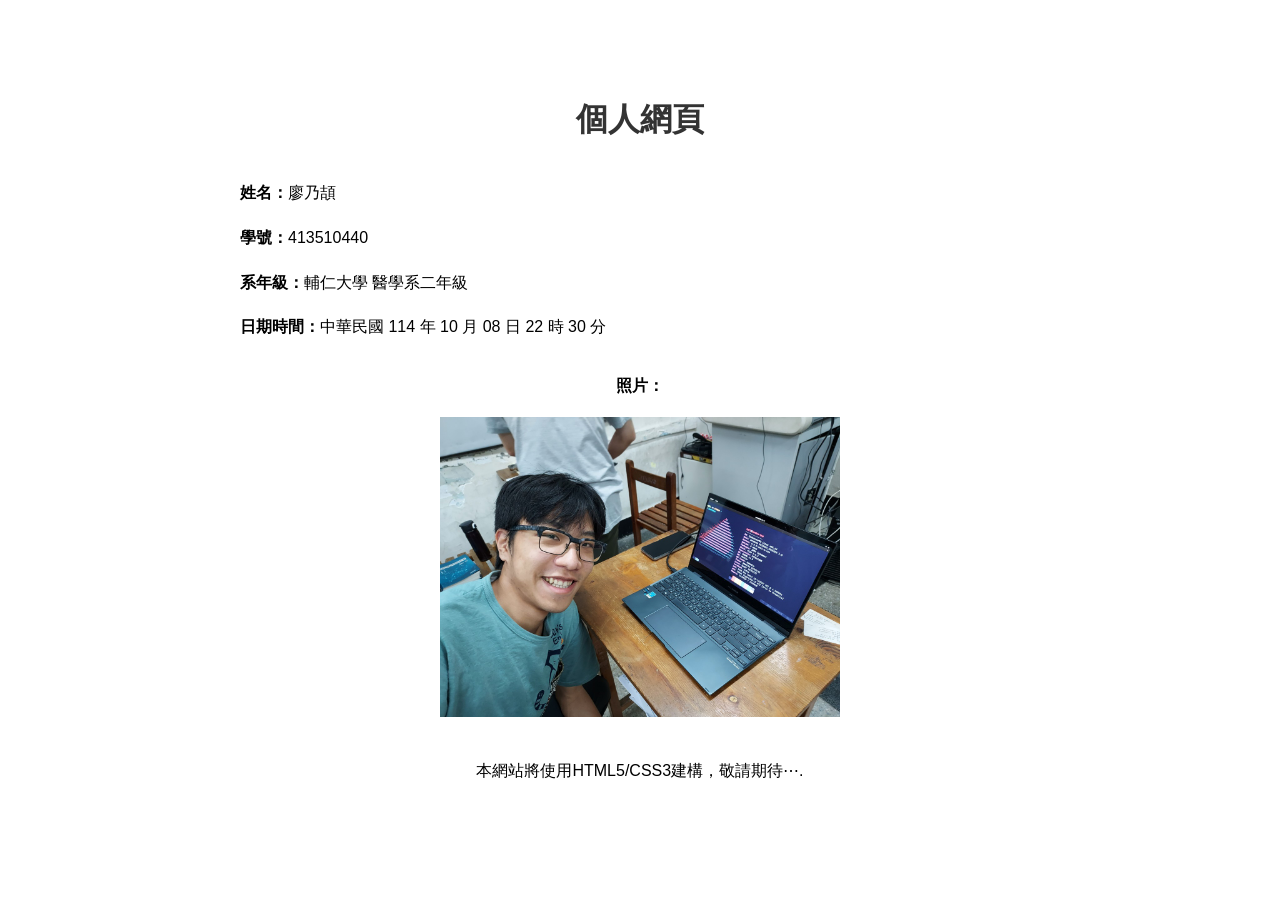
==== index.html @ fb99a76b "homework 2 main files update" ====
<!DOCTYPE html>
<!DOCTYPE html>
<html lang="zh-Hant-TW">
<head>
    <meta charset="UTF-8">
    <meta name="viewport" content="width=device-width, initial-scale=1.0">
    <title>廖乃頡的個人網頁</title>
    <style>
        body {
            font-family: Arial, sans-serif;
            max-width: 800px;
            margin: 50px auto;
            padding: 20px;
            line-height: 1.8;
        }

        h1 {
            text-align: center;
            color: #333;
        }

        .info {
            margin: 30px 0;
        }

        .photo {
            text-align: center;
            margin: 30px 0;
        }

        .photo img {
            max-width: 400px;
            width: 100%;
            height: auto;
        }

        .future {
            margin: 30px 0;
            text-align: center;
        }
    </style>
</head>
<body>
<h1>個人網頁</h1>

<div class="info">
    <p><strong>姓名：</strong>廖乃頡</p>
    <p><strong>學號：</strong>413510440</p>
    <p><strong>系年級：</strong>輔仁大學 醫學系二年級</p>
    <p><strong>日期時間：</strong>中華民國 114 年 10 月 08 日 22 時 30 分</p>
</div>

<div class="photo">
    <p><strong>照片：</strong></p>
    <img src="photo.jpg" alt="廖乃頡的照片">
</div>

<div class="future">
    <p>本網站將使用HTML5/CSS3建構，敬請期待⋯.</p>
</div>
</body>
</html>
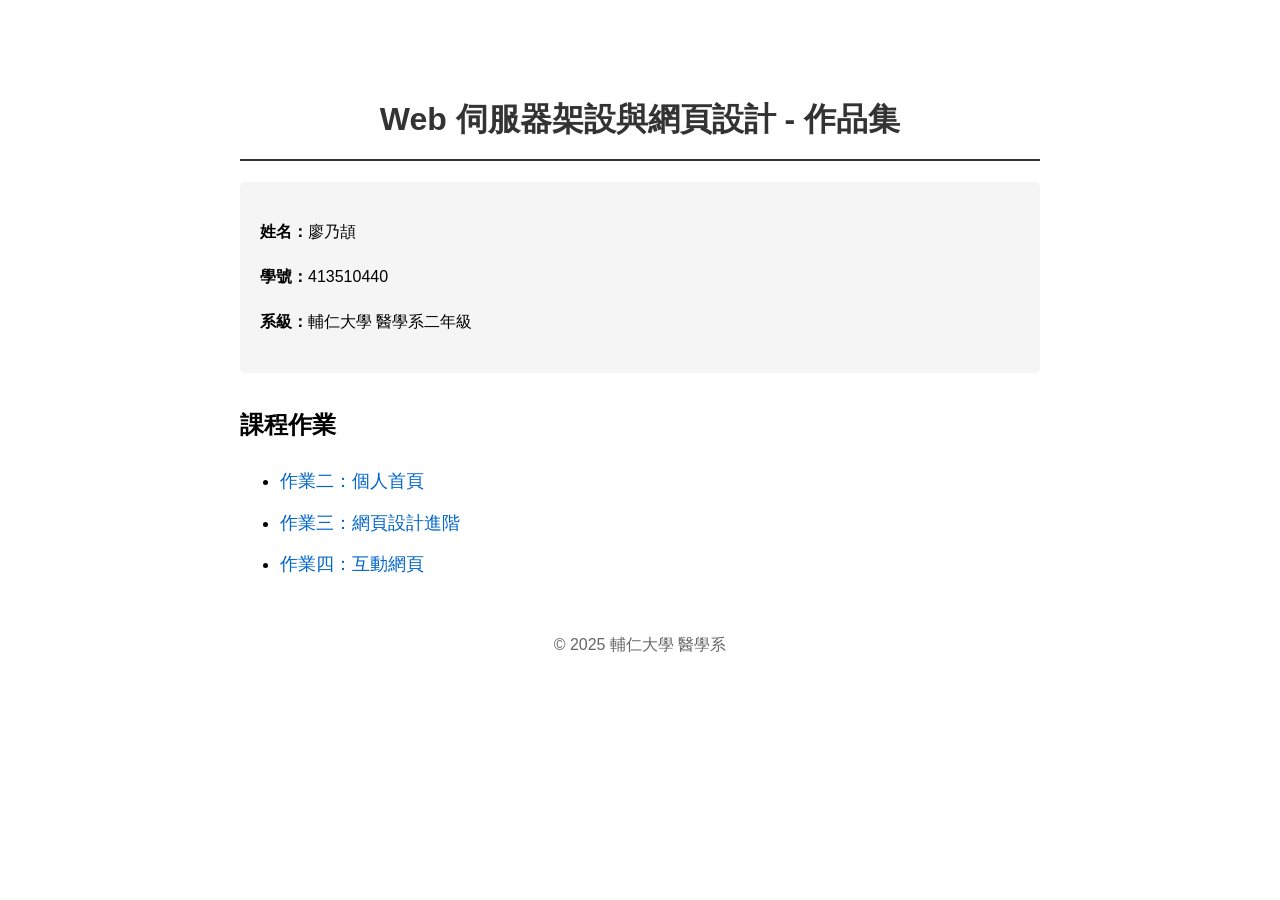
==== commit 61627961: "restructuring project: making all homeworks under the same repo" ====
--- a/index.html
+++ b/index.html
@@ -1,10 +1,9 @@
-<!DOCTYPE html>
 <!DOCTYPE html>
 <html lang="zh-Hant-TW">
 <head>
     <meta charset="UTF-8">
     <meta name="viewport" content="width=device-width, initial-scale=1.0">
-    <title>廖乃頡的個人網頁</title>
+    <title>廖乃頡的作品集</title>
     <style>
         body {
             font-family: Arial, sans-serif;
@@ -13,50 +12,55 @@
             padding: 20px;
             line-height: 1.8;
         }
-
         h1 {
             text-align: center;
             color: #333;
+            border-bottom: 2px solid #333;
+            padding-bottom: 10px;
         }
-
         .info {
+            background: #f5f5f5;
+            padding: 20px;
+            margin: 20px 0;
+            border-radius: 5px;
+        }
+        .assignments {
             margin: 30px 0;
         }
-
-        .photo {
-            text-align: center;
-            margin: 30px 0;
+        .assignments li {
+            margin: 10px 0;
+            font-size: 1.1em;
         }
-
-        .photo img {
-            max-width: 400px;
-            width: 100%;
-            height: auto;
+        .assignments a {
+            color: #0066cc;
+            text-decoration: none;
         }
-
-        .future {
-            margin: 30px 0;
-            text-align: center;
+        .assignments a:hover {
+            text-decoration: underline;
         }
     </style>
 </head>
 <body>
-<h1>個人網頁</h1>
+<h1>Web 伺服器架設與網頁設計 - 作品集</h1>
 
 <div class="info">
     <p><strong>姓名：</strong>廖乃頡</p>
     <p><strong>學號：</strong>413510440</p>
-    <p><strong>系年級：</strong>輔仁大學 醫學系二年級</p>
-    <p><strong>日期時間：</strong>中華民國 114 年 10 月 08 日 22 時 30 分</p>
+    <p><strong>系級：</strong>輔仁大學 醫學系二年級</p>
 </div>
 
-<div class="photo">
-    <p><strong>照片：</strong></p>
-    <img src="photo.jpg" alt="廖乃頡的照片">
+<div class="assignments">
+    <h2>課程作業</h2>
+    <ul>
+        <li><a href="hw2/">作業二：個人首頁</a></li>
+        <li><a href="hw3/">作業三：網頁設計進階</a></li>
+        <li><a href="hw4/">作業四：互動網頁</a></li>
+        <!-- 之後的作業繼續新增 -->
+    </ul>
 </div>
 
-<div class="future">
-    <p>本網站將使用HTML5/CSS3建構，敬請期待⋯.</p>
-</div>
+<footer style="text-align: center; margin-top: 50px; color: #666;">
+    <p>© 2025 輔仁大學 醫學系</p>
+</footer>
 </body>
 </html>
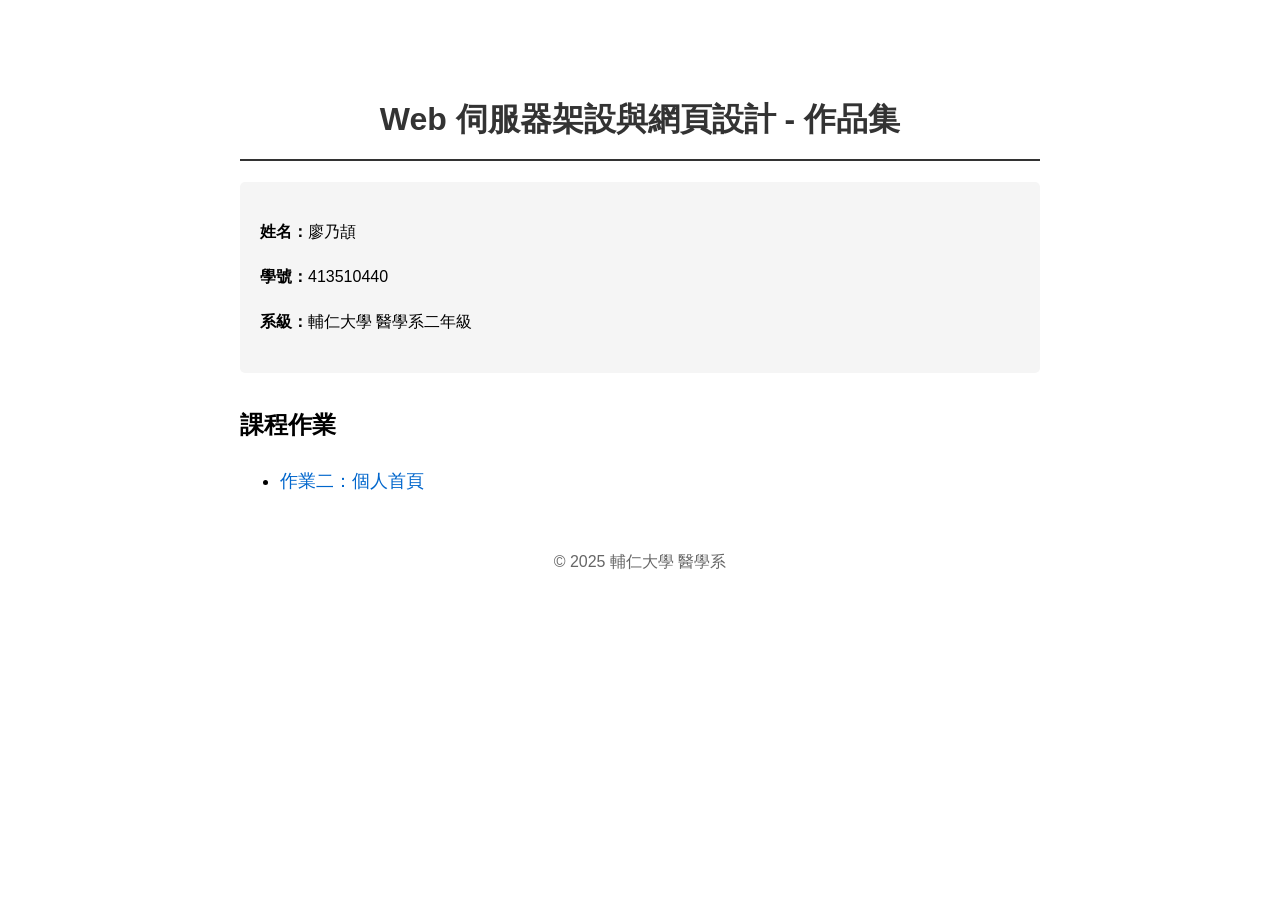
==== commit 8c5ea750: "small changes of main page" ====
--- a/index.html
+++ b/index.html
@@ -53,9 +53,6 @@
     <h2>課程作業</h2>
     <ul>
         <li><a href="hw2/">作業二：個人首頁</a></li>
-        <li><a href="hw3/">作業三：網頁設計進階</a></li>
-        <li><a href="hw4/">作業四：互動網頁</a></li>
-        <!-- 之後的作業繼續新增 -->
     </ul>
 </div>
 
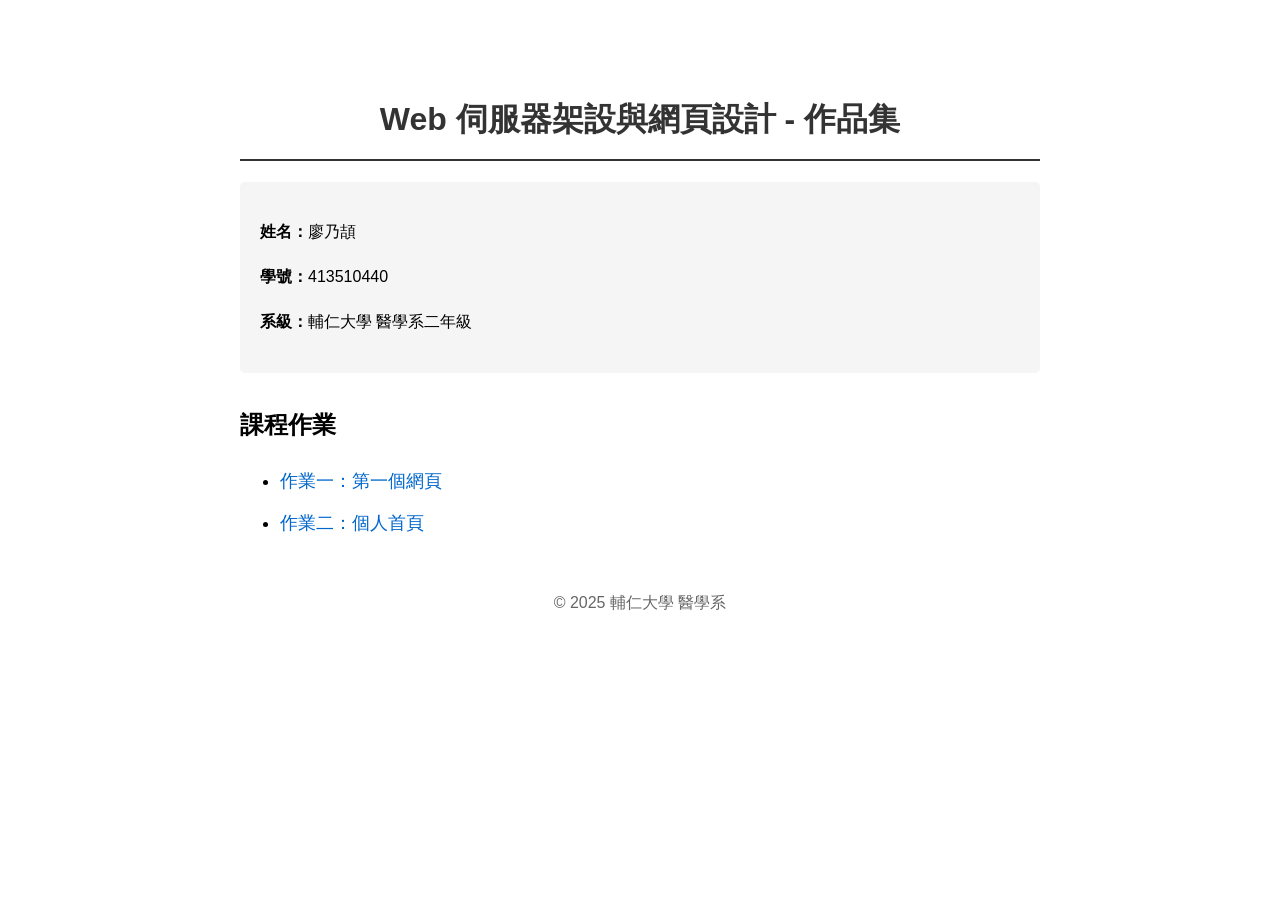
==== commit 872bf079: "main page update: hw1" ====
--- a/index.html
+++ b/index.html
@@ -52,6 +52,7 @@
 <div class="assignments">
     <h2>課程作業</h2>
     <ul>
+        <li><a href="hw1/">作業一：第一個網頁</a></li>
         <li><a href="hw2/">作業二：個人首頁</a></li>
     </ul>
 </div>
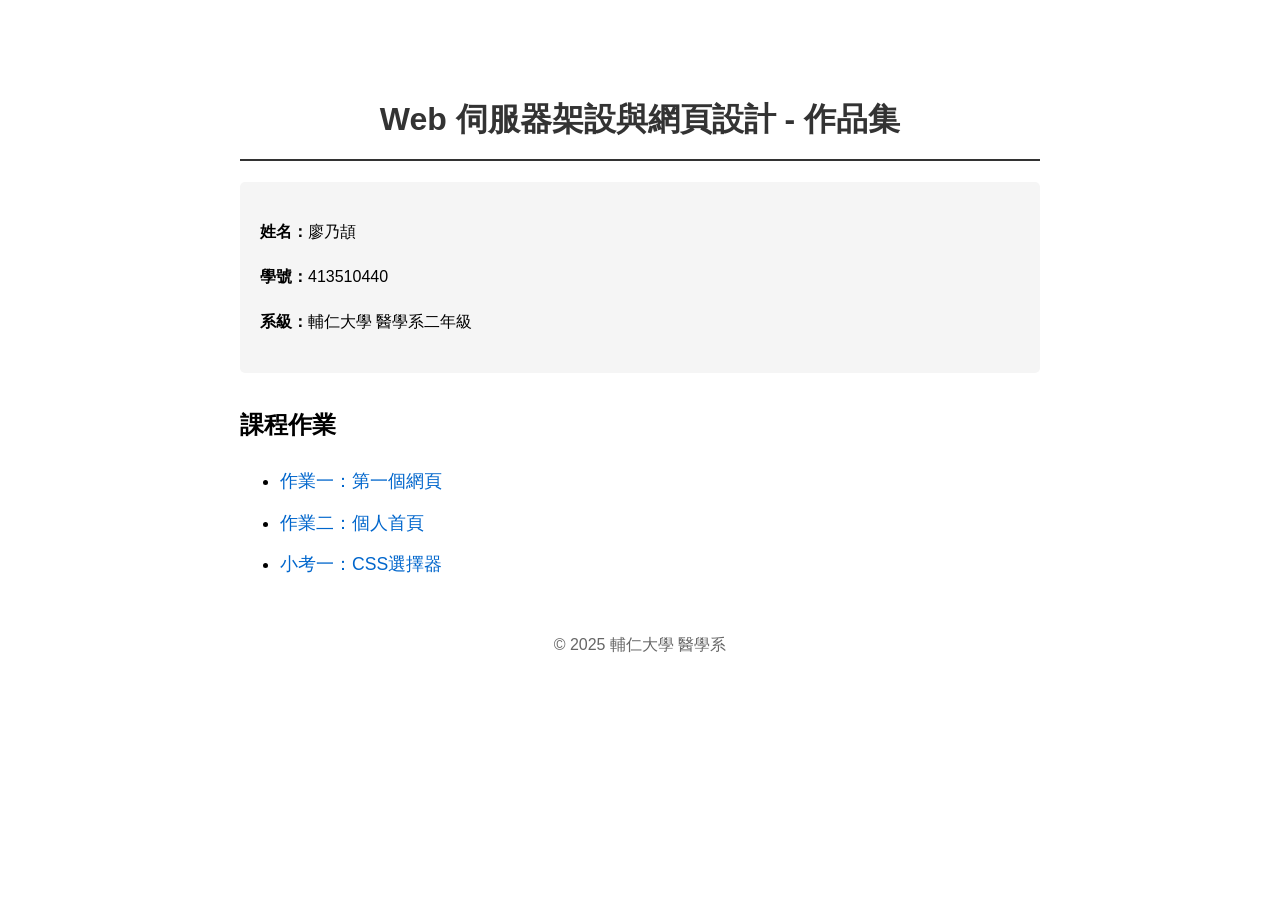
==== commit c646573f: "update the index.html of the project: adding a link to quiz 1" ====
--- a/index.html
+++ b/index.html
@@ -54,6 +54,7 @@
     <ul>
         <li><a href="hw1/">作業一：第一個網頁</a></li>
         <li><a href="hw2/">作業二：個人首頁</a></li>
+        <li><a href="quiz1/">小考一：CSS選擇器</a></li>
     </ul>
 </div>
 
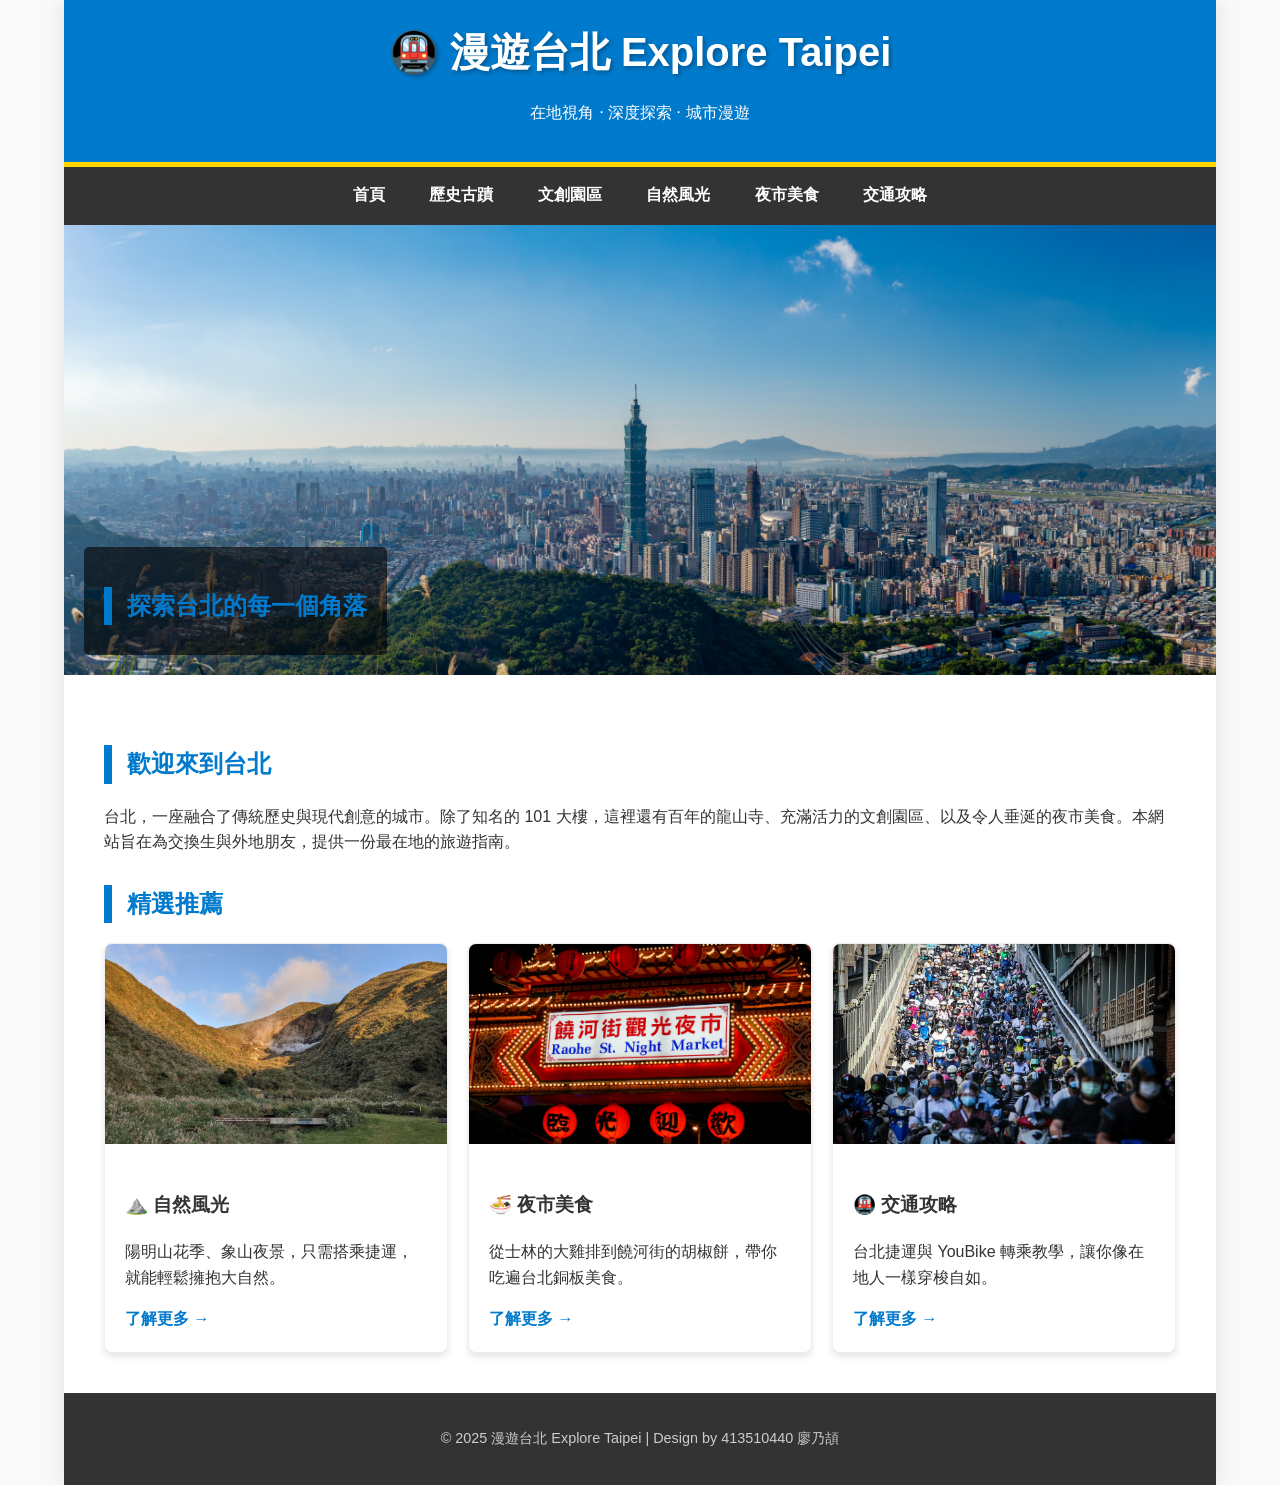
==== commit 73c64381: "final project become main page!" ====
--- a/index.html
+++ b/index.html
@@ -3,63 +3,80 @@
 <head>
     <meta charset="UTF-8">
     <meta name="viewport" content="width=device-width, initial-scale=1.0">
-    <title>廖乃頡的作品集</title>
-    <style>
-        body {
-            font-family: Arial, sans-serif;
-            max-width: 800px;
-            margin: 50px auto;
-            padding: 20px;
-            line-height: 1.8;
-        }
-        h1 {
-            text-align: center;
-            color: #333;
-            border-bottom: 2px solid #333;
-            padding-bottom: 10px;
-        }
-        .info {
-            background: #f5f5f5;
-            padding: 20px;
-            margin: 20px 0;
-            border-radius: 5px;
-        }
-        .assignments {
-            margin: 30px 0;
-        }
-        .assignments li {
-            margin: 10px 0;
-            font-size: 1.1em;
-        }
-        .assignments a {
-            color: #0066cc;
-            text-decoration: none;
-        }
-        .assignments a:hover {
-            text-decoration: underline;
-        }
-    </style>
+    <title>首頁 | 漫遊台北 Explore Taipei</title>
+    <link rel="stylesheet" href="style.css">
 </head>
 <body>
-<h1>Web 伺服器架設與網頁設計 - 作品集</h1>
 
-<div class="info">
-    <p><strong>姓名：</strong>廖乃頡</p>
-    <p><strong>學號：</strong>413510440</p>
-    <p><strong>系級：</strong>輔仁大學 醫學系二年級</p>
+<div class="wrapper">
+
+    <header>
+        <h1>🚇 漫遊台北 Explore Taipei</h1>
+        <p>在地視角 ‧ 深度探索 ‧ 城市漫遊</p>
+    </header>
+
+    <nav>
+        <ul>
+            <li><a href="index.html">首頁</a></li>
+            <li><a href="history.html">歷史古蹟</a></li>
+            <li><a href="creative.html">文創園區</a></li>
+            <li><a href="nature.html">自然風光</a></li>
+            <li><a href="food.html">夜市美食</a></li>
+            <li><a href="transport.html">交通攻略</a></li>
+        </ul>
+    </nav>
+
+    <div style="width:100%; height:450px; overflow:hidden; position:relative;">
+        <img src="images/banner.jpg" alt="台北101城市景觀" style="width:100%; height:100%; object-fit:cover;">
+        <div style="position:absolute; bottom:20px; left:20px; background:rgba(0,0,0,0.6); color:white; padding:10px 20px; border-radius:5px;">
+            <h2>探索台北的每一個角落</h2>
+        </div>
+    </div>
+
+    <main>
+        <section>
+            <h2>歡迎來到台北</h2>
+            <p>台北，一座融合了傳統歷史與現代創意的城市。除了知名的 101 大樓，這裡還有百年的龍山寺、充滿活力的文創園區、以及令人垂涎的夜市美食。本網站旨在為交換生與外地朋友，提供一份最在地的旅遊指南。</p>
+        </section>
+
+        <section>
+            <h2>精選推薦</h2>
+            <div class="flex-container">
+                <article class="card">
+                    <img src="images/nature.jpg" alt="自然風光">
+                    <div class="card-text">
+                        <h3>⛰️ 自然風光</h3>
+                        <p>陽明山花季、象山夜景，只需搭乘捷運，就能輕鬆擁抱大自然。</p>
+                        <a href="nature.html" style="color:#007ACC; font-weight:bold;">了解更多 →</a>
+                    </div>
+                </article>
+
+                <article class="card">
+                    <img src="images/food.jpg" alt="夜市美食">
+                    <div class="card-text">
+                        <h3>🍜 夜市美食</h3>
+                        <p>從士林的大雞排到饒河街的胡椒餅，帶你吃遍台北銅板美食。</p>
+                        <a href="food.html" style="color:#007ACC; font-weight:bold;">了解更多 →</a>
+                    </div>
+                </article>
+
+                <article class="card">
+                    <img src="images/transport.jpg" alt="交通攻略">
+                    <div class="card-text">
+                        <h3>🚇 交通攻略</h3>
+                        <p>台北捷運與 YouBike 轉乘教學，讓你像在地人一樣穿梭自如。</p>
+                        <a href="transport.html" style="color:#007ACC; font-weight:bold;">了解更多 →</a>
+                    </div>
+                </article>
+            </div>
+        </section>
+    </main>
+
+    <footer>
+        <p>&copy; 2025 漫遊台北 Explore Taipei | Design by 413510440 廖乃頡</p>
+    </footer>
+
 </div>
 
-<div class="assignments">
-    <h2>課程作業</h2>
-    <ul>
-        <li><a href="hw1/">作業一：第一個網頁</a></li>
-        <li><a href="hw2/">作業二：個人首頁</a></li>
-        <li><a href="quiz1/">小考一：CSS選擇器</a></li>
-    </ul>
-</div>
-
-<footer style="text-align: center; margin-top: 50px; color: #666;">
-    <p>© 2025 輔仁大學 醫學系</p>
-</footer>
 </body>
 </html>
--- a/style.css
+++ b/style.css
@@ -0,0 +1,188 @@
+@charset "utf-8";
+
+/* 全域設定 */
+
+/* 全站字型微軟正黑體 */
+body {
+    font-family: "Microsoft JhengHei", "Noto Sans TC", sans-serif;
+    margin: 0;
+    padding: 0;
+    background-color: #f9f9f9;
+    background-attachment: fixed;
+    background-size: cover;
+    color: #333;
+    line-height: 1.6;
+}
+
+/* 連結標籤預設樣式 */
+a {
+    text-decoration: none;
+    color: inherit;
+    transition: 0.3s;
+}
+
+/* 版面配置 */
+
+/* 置中排版*/
+.wrapper {
+    width: 90%;
+    max-width: 1200px;
+    margin: 0 auto;
+    background-color: rgba(255, 255, 255, 0.95);
+    box-shadow: 0 0 20px rgba(0,0,0,0.1);
+    min-height: 100vh;
+    display: flex;
+    flex-direction: column;
+}
+
+/* Header */
+header {
+    background-color: #007ACC;
+    color: white;
+    padding: 20px 0;
+    text-align: center;
+    border-bottom: 5px solid #FFD700;
+}
+
+/* 網站主標題樣式 */
+header h1 {
+    margin: 0;
+    font-size: 2.5em;
+    text-shadow: 2px 2px 4px rgba(0,0,0,0.3);
+}
+
+/* 導覽列 (Navigation) */
+
+/* 導覽列容器 */
+nav {
+    background-color: #333;
+    text-align: center;
+    position: sticky;
+    top: 0;
+    z-index: 1000;
+}
+
+/* 導覽列清單 */
+nav ul {
+    list-style: none;
+    margin: 0;
+    padding: 0;
+}
+
+/* 導覽列項目 */
+nav ul li {
+    display: inline-block;
+}
+
+/* 導覽列連結按鈕 */
+nav ul li a {
+    display: block;
+    padding: 15px 20px;
+    color: white;
+    font-weight: bold;
+    border-bottom: 3px solid transparent;
+}
+
+/* 導覽列效果 */
+nav ul li a:hover {
+    color: #FFD700;
+    border-bottom: 3px solid #FFD700;
+    background-color: #444;
+}
+
+/* 主要內容區 */
+
+/* 內容區塊設定 */
+main {
+    padding: 40px;
+    flex: 1;
+}
+
+/* 單元標題樣式 */
+h2 {
+    color: #007ACC;
+    border-left: 8px solid #007ACC;
+    padding-left: 15px;
+    margin-top: 30px;
+    margin-bottom: 20px;
+}
+
+/* Flexbox 排版 */
+.flex-container {
+    display: flex;
+    justify-content: space-between;
+    flex-wrap: wrap;
+    gap: 20px;
+}
+
+/* 卡片樣式 */
+.card {
+    flex: 1;
+    min-width: 300px;
+    background: white;
+    border: 1px solid #eee;
+    border-radius: 8px;
+    overflow: hidden;
+    box-shadow: 0 4px 6px rgba(0,0,0,0.1);
+    transition: transform 0.3s;
+}
+
+/* 卡片效果 */
+.card:hover {
+    transform: translateY(-5px);
+}
+
+/* 卡片圖片 */
+.card img {
+    width: 100%;
+    height: 200px;
+    object-fit: cover;
+}
+
+/* 卡片內文 */
+.card-text {
+    padding: 20px;
+}
+
+/* 表格樣式 */
+
+/* 表格整體 */
+.styled-table {
+    width: 100%;
+    border-collapse: collapse;
+    margin: 25px 0;
+    background-color: white;
+}
+
+/* 表格標頭 */
+.styled-table th {
+    background-color: #007ACC;
+    color: white;
+    padding: 12px;
+    text-align: left;
+}
+
+/* 表格儲存格 */
+.styled-table td {
+    border: 1px solid #ddd;
+    padding: 12px;
+}
+
+/* 隔行變色 */
+.styled-table tr:nth-child(even) {
+    background-color: #f2f2f2;
+}
+
+/* 滑鼠經過變色 */
+.styled-table tr:hover {
+    background-color: #e6f7ff;
+}
+
+/* 頁尾 */
+footer {
+    background-color: #333;
+    color: #ccc;
+    text-align: center;
+    padding: 20px 0;
+    font-size: 0.9em;
+}
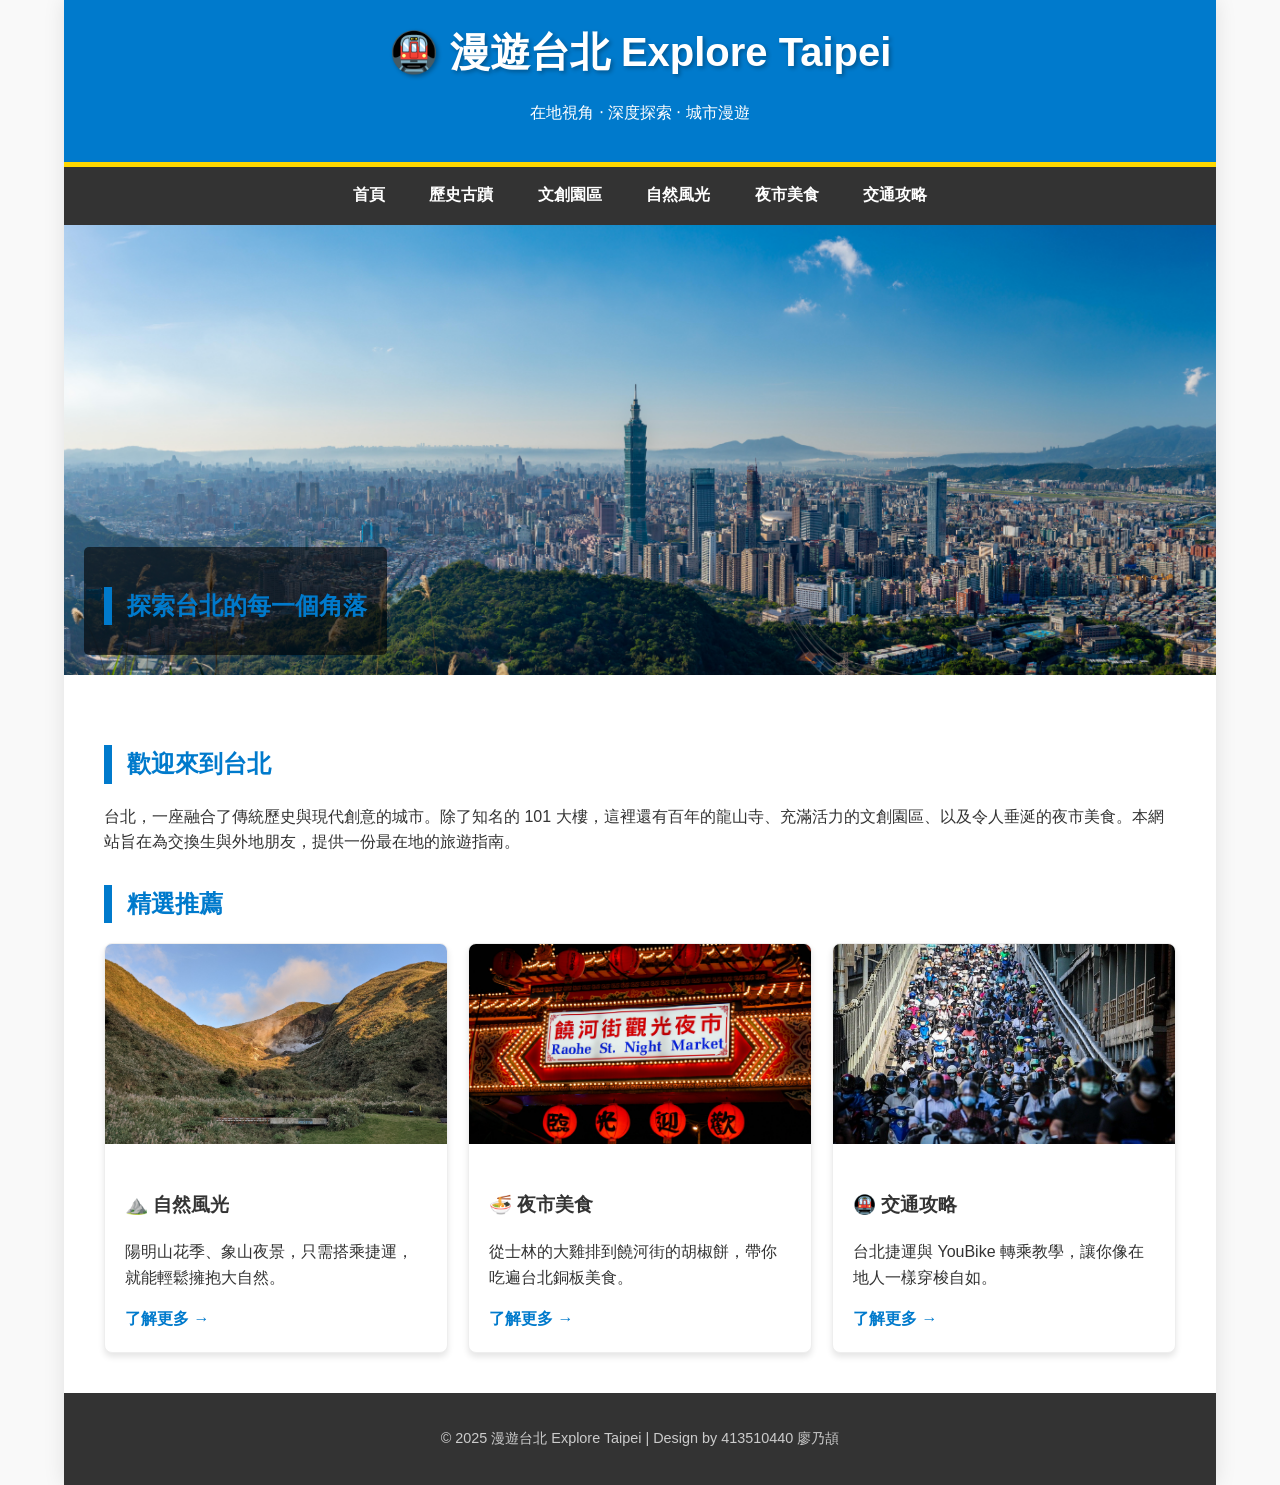
==== commit 3b5f063d: "proposal button" ====
--- a/index.html
+++ b/index.html
@@ -5,8 +5,14 @@
     <meta name="viewport" content="width=device-width, initial-scale=1.0">
     <title>首頁 | 漫遊台北 Explore Taipei</title>
     <link rel="stylesheet" href="style.css">
+    <link rel="stylesheet" href="1141_final.css">
 </head>
 <body>
+
+<a href="https://circuitcortex.github.io/hw3/proposal.html" class="button">
+    <span id="ptext" class="button_text">Proposal</span>
+</a>
+<script src="1141_final.js"></script>
 
 <div class="wrapper">
 
--- a/1141_final.css
+++ b/1141_final.css
@@ -0,0 +1,28 @@
+﻿/* 定義按鈕出現位置與形態 */
+.button {
+  text-decoration: none;
+  position: fixed; /*使用固定座標並利用 top, right 定位置*/
+  top: 20px;
+  right: 25px;
+  background-color: rgb(153,192,255); /*按鈕背景顏色, 你可自行調整跟你網頁一致*/
+  color: #fff; /*按鈕文字顏色, 你可自行調整跟你網頁一致*/
+  padding: .9rem 2.2rem;
+  border-radius: 3rem;
+  opacity: 0;
+  transition: .4s;
+  width: 4.5rem; /*按鈕寛與高, 單位跟你網頁字大小相關*/
+  height: 1.5rem;
+}
+/* 移到按鈕上放大並產生陰影 */
+.button:hover {
+  opacity: 1;
+  transform: scale(1.3); /*放大1.3倍*/
+  transition: 1s;
+  box-shadow: 0px 10px 8px 2px rgba(150, 190, 255, 0.7); /*陰影特效*/
+}
+/* 定義按鈕上文字位置與層級保持最上*/
+.button_text {
+  position: relative; /*使用相對座標並在底下 z-index 定義放在最上層*/
+  z-index: 100;
+  font-size: 1.25rem;
+}
